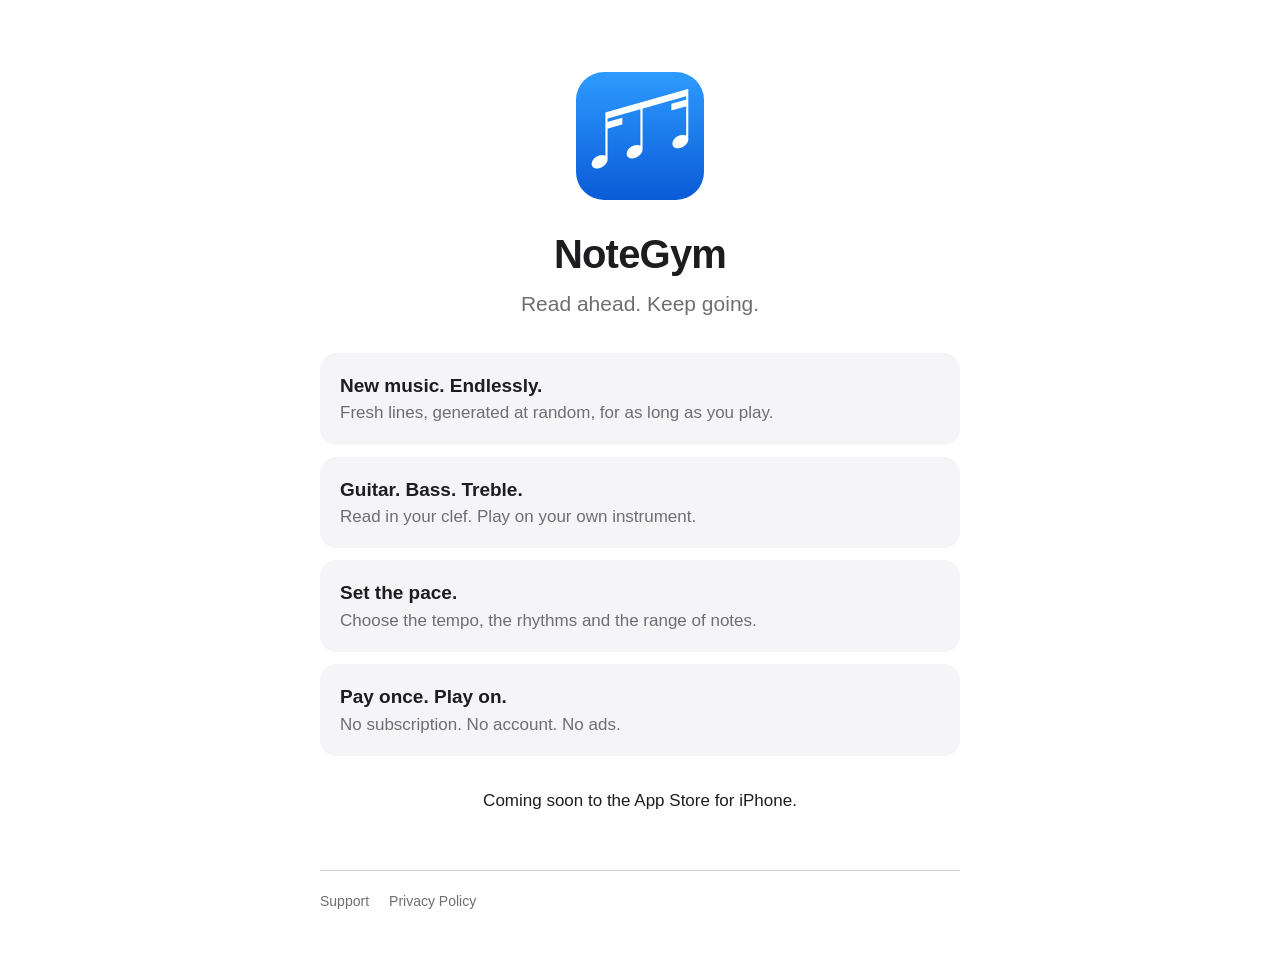
==== index.html @ eef0004f "NoteGym website: home, privacy policy, support Co-Authored-By: Claude Opus 5.5 <noreply@anthropic.co" ====
<!doctype html>
<html lang="en">
<head>
<meta charset="utf-8">
<meta name="viewport" content="width=device-width, initial-scale=1">
<title>NoteGym</title>
<meta name="description" content="NoteGym: sight reading practice for guitar, bass and treble clef. Read ahead. Keep going.">
<link rel="icon" href="icon.png">
<link rel="stylesheet" href="style.css">
</head>
<body>
<main>
  <section class="hero">
    <img src="icon.png" alt="NoteGym app icon">
    <h1>NoteGym</h1>
    <p class="lede">Read ahead. Keep going.</p>
    <div class="points">
      <div><b>New music. Endlessly.</b><span>Fresh lines, generated at random, for as long as you play.</span></div>
      <div><b>Guitar. Bass. Treble.</b><span>Read in your clef. Play on your own instrument.</span></div>
      <div><b>Set the pace.</b><span>Choose the tempo, the rhythms and the range of notes.</span></div>
      <div><b>Pay once. Play on.</b><span>No subscription. No account. No ads.</span></div>
    </div>
    <p>Coming soon to the App Store for iPhone.</p>
  </section>
  <footer>
    <a href="support/">Support</a>
    <a href="privacy/">Privacy Policy</a>
  </footer>
</main>
</body>
</html>
---- style.css ----
:root {
  --bg: #ffffff;
  --fg: #1d1d1f;
  --muted: #6e6e73;
  --line: #d2d2d7;
  --accent: #0a64d8;
  --card: #f5f5f7;
}
@media (prefers-color-scheme: dark) {
  :root {
    --bg: #000000;
    --fg: #f5f5f7;
    --muted: #a1a1a6;
    --line: #38383a;
    --accent: #4da3ff;
    --card: #1c1c1e;
  }
}
* { box-sizing: border-box; }
body {
  margin: 0;
  background: var(--bg);
  color: var(--fg);
  font: 17px/1.55 -apple-system, BlinkMacSystemFont, "SF Pro Text", "Helvetica Neue", Arial, sans-serif;
  -webkit-text-size-adjust: 100%;
}
main { max-width: 680px; margin: 0 auto; padding: 48px 20px 64px; }
a { color: var(--accent); text-decoration: none; }
a:hover { text-decoration: underline; }
header.app { display: flex; align-items: center; gap: 16px; margin-bottom: 40px; }
header.app img { width: 64px; height: 64px; border-radius: 14px; }
header.app a { color: var(--fg); font-weight: 600; font-size: 21px; }
h1 { font-size: 40px; line-height: 1.1; letter-spacing: -0.02em; margin: 0 0 12px; }
h2 { font-size: 22px; margin: 40px 0 8px; }
p, ul { margin: 0 0 16px; }
.lede { font-size: 21px; color: var(--muted); margin-bottom: 32px; }
.hero { text-align: center; padding-top: 24px; }
.hero img { width: 128px; height: 128px; border-radius: 28px; margin-bottom: 24px; }
.points { display: grid; gap: 12px; margin: 32px 0; }
.points div { background: var(--card); border-radius: 16px; padding: 18px 20px; text-align: left; }
.points b { display: block; font-size: 19px; }
.points span { color: var(--muted); }
.updated { color: var(--muted); font-size: 15px; }
footer { border-top: 1px solid var(--line); margin-top: 56px; padding-top: 20px; font-size: 14px; color: var(--muted); display: flex; gap: 20px; flex-wrap: wrap; }
footer a { color: var(--muted); }
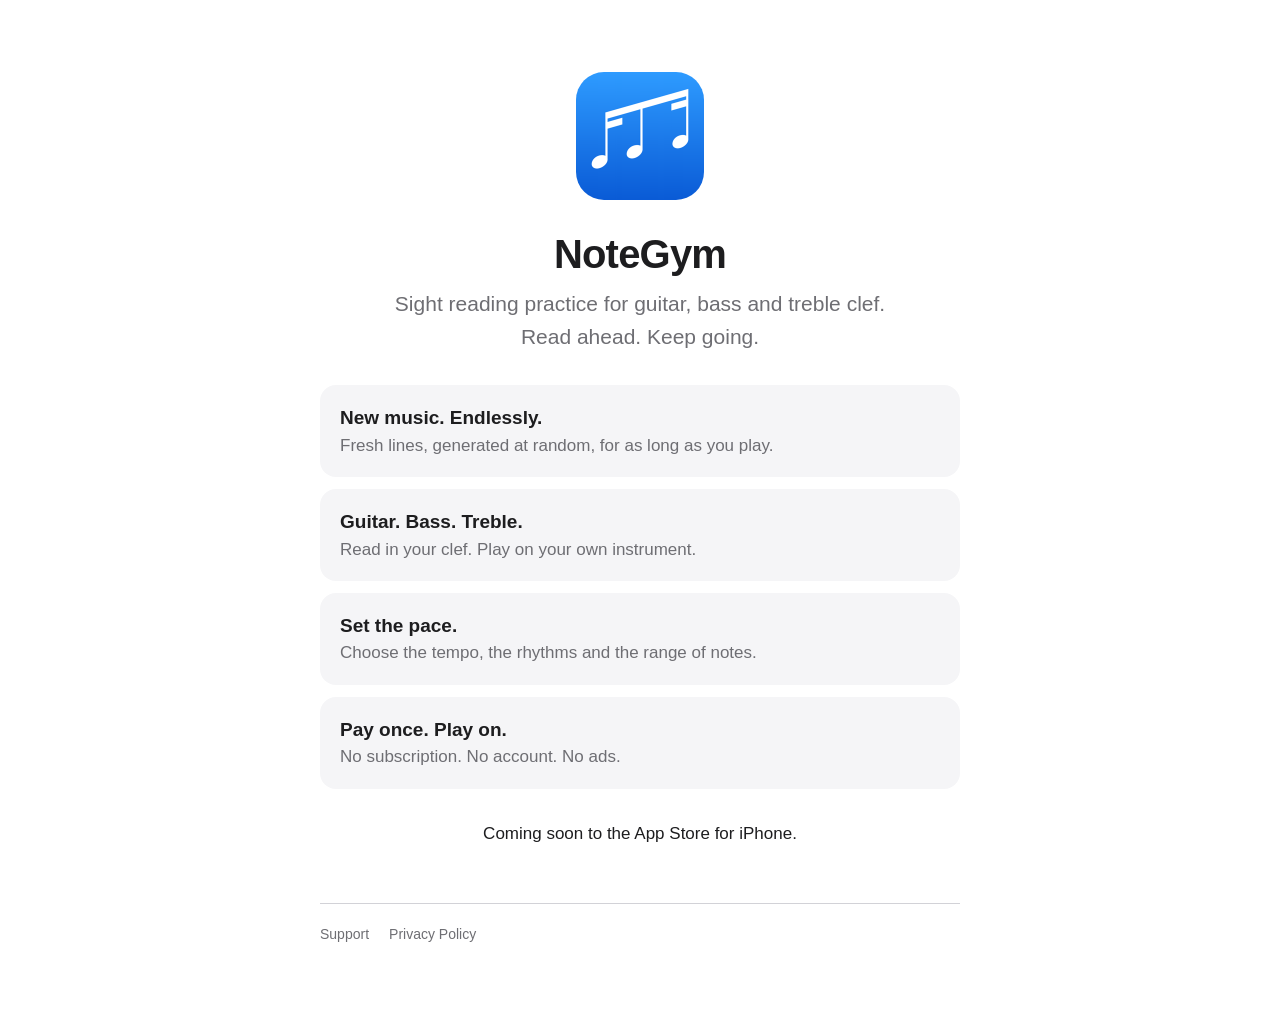
==== commit db3eaa06: "Say sight reading in the page title and opening line Co-Authored-By: Claude Opus 5.5 <noreply@anthro" ====
--- a/index.html
+++ b/index.html
@@ -3,7 +3,7 @@
 <head>
 <meta charset="utf-8">
 <meta name="viewport" content="width=device-width, initial-scale=1">
-<title>NoteGym</title>
+<title>NoteGym: Sight Reading Trainer for iPhone</title>
 <meta name="description" content="NoteGym: sight reading practice for guitar, bass and treble clef. Read ahead. Keep going.">
 <link rel="icon" href="icon.png">
 <link rel="stylesheet" href="style.css">
@@ -13,7 +13,7 @@
   <section class="hero">
     <img src="icon.png" alt="NoteGym app icon">
     <h1>NoteGym</h1>
-    <p class="lede">Read ahead. Keep going.</p>
+    <p class="lede">Sight reading practice for guitar, bass and treble clef.<br>Read ahead. Keep going.</p>
     <div class="points">
       <div><b>New music. Endlessly.</b><span>Fresh lines, generated at random, for as long as you play.</span></div>
       <div><b>Guitar. Bass. Treble.</b><span>Read in your clef. Play on your own instrument.</span></div>
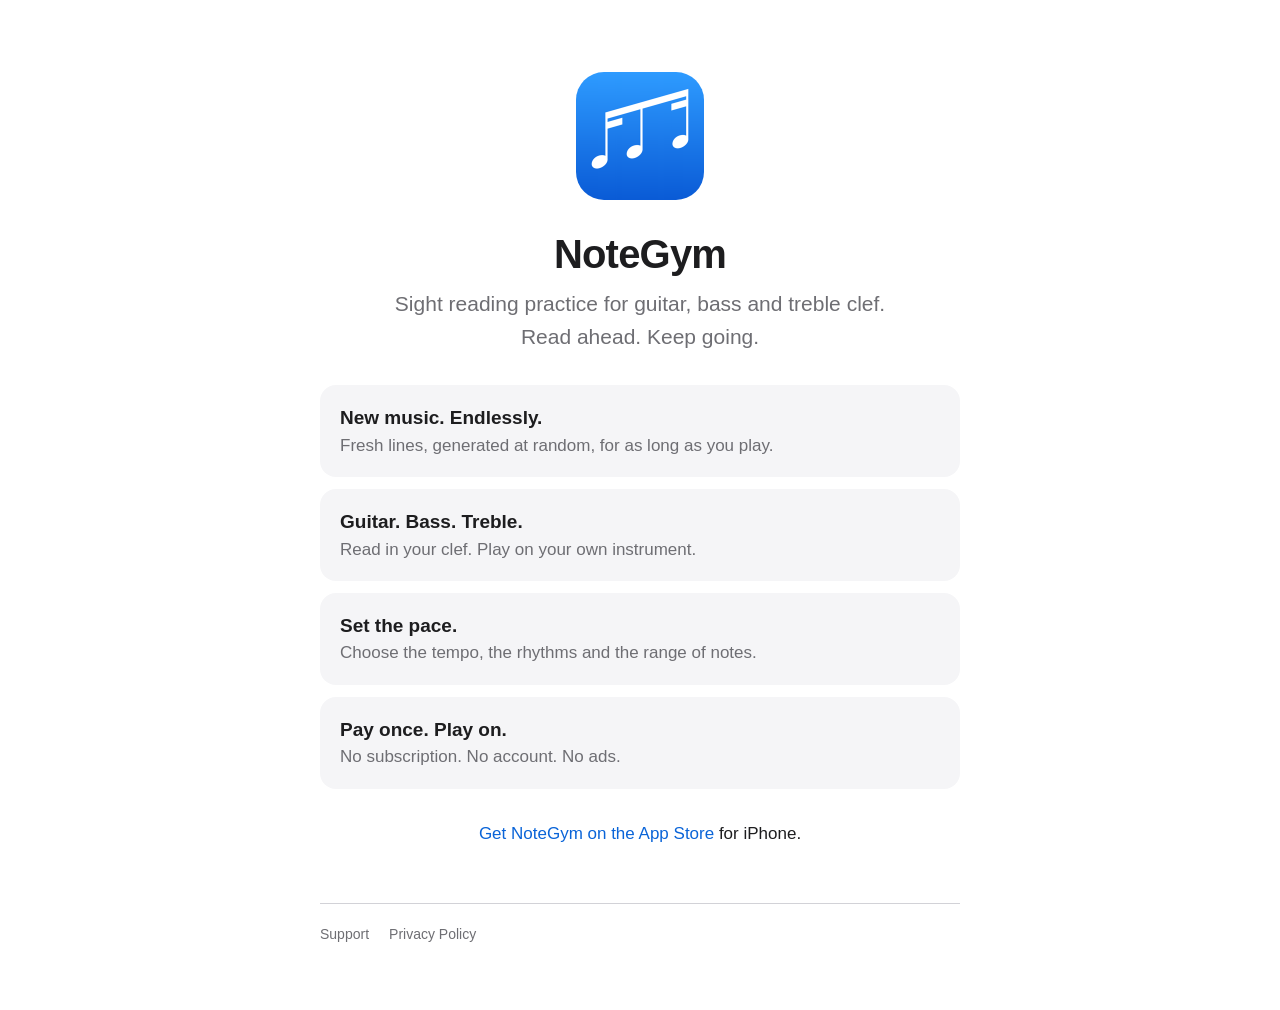
==== commit cad10ea7: "Rounded-corner favicon; link to the App Store listing Co-Authored-By: Claude Opus 5.5 <noreply@anthr" ====
--- a/index.html
+++ b/index.html
@@ -5,7 +5,7 @@
 <meta name="viewport" content="width=device-width, initial-scale=1">
 <title>NoteGym: Sight Reading Trainer for iPhone</title>
 <meta name="description" content="NoteGym: sight reading practice for guitar, bass and treble clef. Read ahead. Keep going.">
-<link rel="icon" href="icon.png">
+<link rel="icon" href="favicon.png">
 <link rel="stylesheet" href="style.css">
 </head>
 <body>
@@ -20,7 +20,7 @@
       <div><b>Set the pace.</b><span>Choose the tempo, the rhythms and the range of notes.</span></div>
       <div><b>Pay once. Play on.</b><span>No subscription. No account. No ads.</span></div>
     </div>
-    <p>Coming soon to the App Store for iPhone.</p>
+    <p><a href="https://apps.apple.com/app/id6827030548">Get NoteGym on the App Store</a> for iPhone.</p>
   </section>
   <footer>
     <a href="support/">Support</a>
